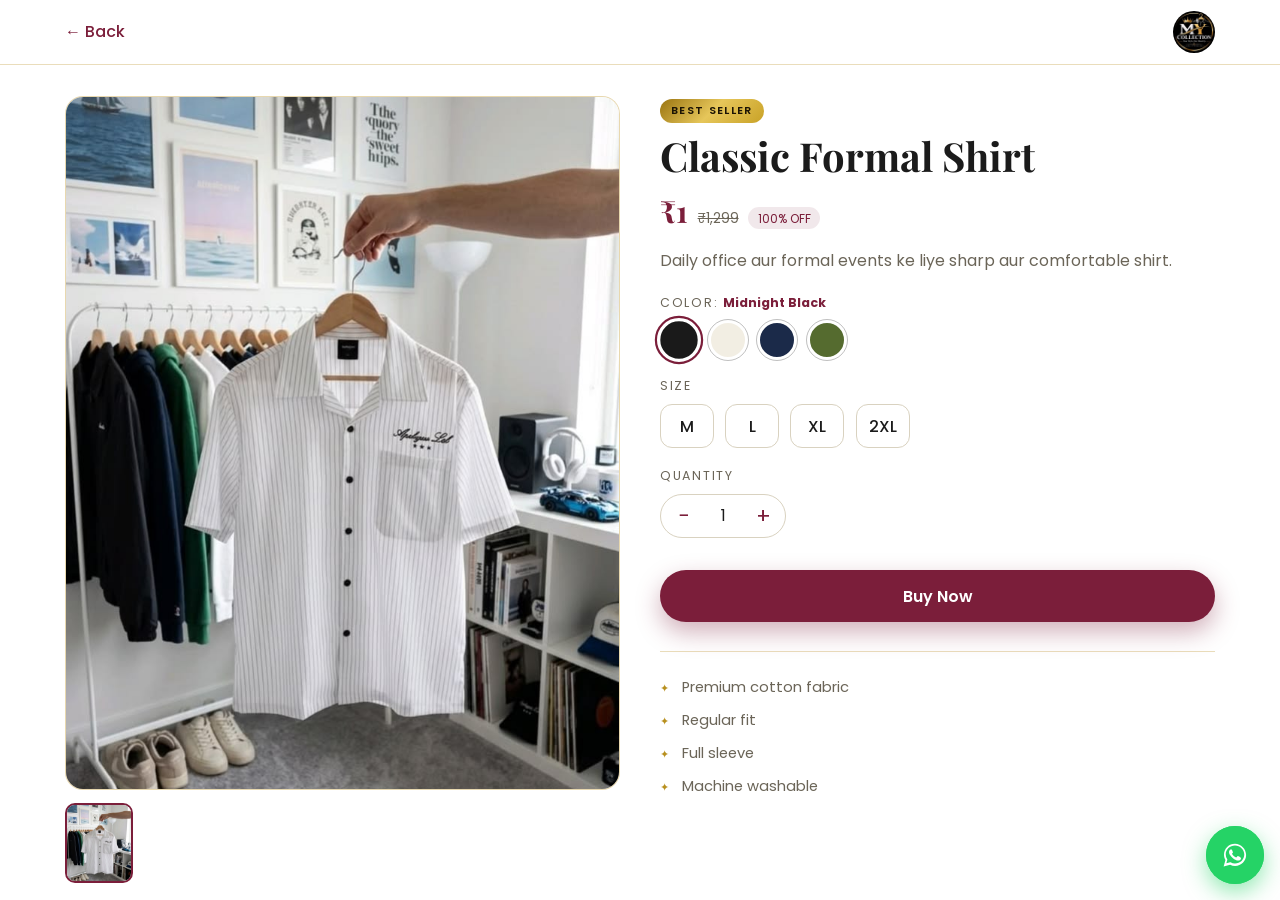
==== product.html @ 0a67bd39 "first commit" ====
<!DOCTYPE html>
<html lang="en">
<head>
  <meta charset="UTF-8" />
  <meta name="viewport" content="width=device-width, initial-scale=1.0" />
  <title>Shirt Details | My Collection</title>
  <meta name="theme-color" content="#FFFFFF" />
  <link rel="icon" href="logo.jpg" />
  <link href="https://fonts.googleapis.com/css2?family=Playfair+Display:ital,wght@0,600;0,800;1,500&family=Poppins:wght@300;400;500;600&display=swap" rel="stylesheet" />
  <link rel="stylesheet" href="style.css" />
</head>
<body>
  <header class="nav scrolled">
    <div class="container nav__inner">
      <a href="index.html" class="back">← Back</a>
      <a href="index.html" class="brand"><img src="logo.jpg" alt="logo" /></a>
    </div>
  </header>

  <main class="container pdp" id="pdp"></main>

  <section class="container checkout" id="checkout" hidden>
    <h2>Place <span class="gold">Order</span></h2>
    <div class="summary" id="summary"></div>
    <form id="orderForm" novalidate>
      <input name="name" placeholder="Full Name" required />
      <input name="phone" type="tel" inputmode="numeric" placeholder="WhatsApp / Mobile Number" required />
      <textarea name="address" rows="3" placeholder="Full Address" required></textarea>
      <div class="row">
        <input name="city" placeholder="City" required />
        <input name="pin" inputmode="numeric" placeholder="Pincode" required />
      </div>
      <p class="label">Payment Method</p>
      <label class="pay"><input type="radio" name="pay" value="UPI" checked /><span>UPI (GPay / PhonePe / Paytm)</span></label>
      <label class="pay"><input type="radio" name="pay" value="COD" /><span>Cash on Delivery</span></label>
      <p class="err" id="err"></p>
      <button class="btn btn--wine btn--full" type="submit">Confirm Order</button>
    </form>
    <div class="success" id="success" hidden></div>
  </section>

  <a class="wa-float" id="wa" target="_blank" rel="noopener" aria-label="WhatsApp"></a>
  <script src="data.js"></script>
  <script src="product.js"></script>
</body>
</html>
---- style.css ----
*,*::before,*::after{box-sizing:border-box;margin:0;padding:0}
:root{
  --bg:#fff; --cream:#FBF7EE; --ink:#1B1B1B; --muted:#6B6558;
  --gold:#B8901F; --grad:linear-gradient(135deg,#9A7410,#E6C65A 50%,#C9A227);
  --wine:#7B1E3A; --wine-dark:#1F0912; --line:rgba(184,144,31,.3);
  --wa:#25D366; --r:18px; --shadow:0 10px 30px rgba(60,40,10,.08);
}
html{scroll-behavior:smooth;scroll-padding-top:70px}
body{background:var(--bg);color:var(--ink);font-family:'Poppins',sans-serif;line-height:1.6;overflow-x:hidden}
img,svg{max-width:100%;display:block}
a{color:inherit;text-decoration:none}
ul{list-style:none}
button,input,textarea{font-family:inherit;font-size:1rem;color:inherit}
button{cursor:pointer;border:none;background:none}
h1,h2,h3{font-family:'Playfair Display',serif;line-height:1.2}
.container{width:min(1150px,92%);margin-inline:auto}
.gold{background:var(--grad);-webkit-background-clip:text;background-clip:text;color:transparent;font-style:italic}
.muted{color:var(--muted)}.small{font-size:.8rem}
.eyebrow{text-transform:uppercase;letter-spacing:.3em;font-size:.72rem;color:var(--wine);font-weight:600;margin-bottom:.6rem}

/* buttons */
.btn{display:inline-flex;justify-content:center;align-items:center;gap:.5rem;padding:.85rem 1.8rem;border-radius:50px;background:var(--grad);color:#1b1304;font-weight:600;transition:.25s;box-shadow:0 8px 22px rgba(184,144,31,.3)}
.btn:hover{transform:translateY(-2px)}
.btn--wine{background:var(--wine);color:#fff;box-shadow:0 10px 24px rgba(123,30,58,.35)}
.btn--ghost{background:transparent;color:var(--ink);border:1.5px solid var(--gold);box-shadow:none}
.btn--ghost:hover{background:rgba(184,144,31,.1)}
.btn--sm{padding:.5rem 1.2rem;font-size:.85rem;background:var(--wine);color:#fff;box-shadow:none}
.btn--full{width:100%}
.btn--wa{background:var(--wa);color:#fff;box-shadow:0 8px 22px rgba(37,211,102,.3)}

/* nav */
.nav{position:fixed;top:0;left:0;right:0;z-index:50;padding:.7rem 0;background:rgba(255,255,255,.92);backdrop-filter:blur(10px);border-bottom:1px solid var(--line)}
.nav__inner{display:flex;justify-content:space-between;align-items:center}
.brand{display:flex;align-items:center;gap:.6rem;font-family:'Playfair Display',serif;font-size:1.1rem}
.brand img{width:42px;height:42px;border-radius:50%}
.brand b{color:var(--gold)}
.back{color:var(--wine);font-weight:500}

/* hero */
.hero{min-height:100svh;display:flex;align-items:center;padding:5.5rem 0 3rem;
  background:radial-gradient(circle at 85% 20%,rgba(230,198,90,.28),transparent 55%),linear-gradient(180deg,#fff,var(--cream))}
.hero__inner{display:grid;grid-template-columns:1.1fr .9fr;align-items:center;gap:2rem}
.hero__visual{grid-column:2;grid-row:1;position:relative;display:grid;place-items:center}
.hero__blob{position:absolute;width:88%;aspect-ratio:1;border-radius:50%;background:var(--wine);transform:translate(8%,6%);opacity:.95}
.hero__logo{position:relative;width:min(380px,100%);border-radius:50%;border:4px solid #fff;box-shadow:0 20px 60px rgba(31,9,18,.35)}
.hero__text{grid-column:1;grid-row:1}
.hero h1{font-size:clamp(2.4rem,8vw,4.5rem);font-weight:800}
.sub{color:var(--muted);margin:1rem 0 1.8rem;max-width:460px}
.hero__cta{display:flex;flex-wrap:wrap;gap:.8rem}

/* sections */
.section{padding:clamp(3.5rem,9vw,6rem) 0}
.section--cream{background:var(--cream)}
.head{text-align:center;margin-bottom:2.5rem}
.head h2{font-size:clamp(1.9rem,5vw,2.8rem)}

/* product grid */
.grid{display:grid;grid-template-columns:repeat(auto-fill,minmax(250px,1fr));gap:1.5rem}
.card{background:#fff;border:1px solid var(--line);border-radius:var(--r);overflow:hidden;transition:.3s;display:block;box-shadow:var(--shadow)}
.card:hover{transform:translateY(-6px);border-color:var(--gold);box-shadow:0 18px 40px rgba(60,40,10,.15)}
.card__img{position:relative;aspect-ratio:4/5;background:var(--cream);overflow:hidden}
.card__img img{width:100%;height:100%;object-fit:cover;transition:transform .5s}
.card:hover .card__img img{transform:scale(1.06)}
.fallback{width:100%;height:100%;display:grid;place-items:center;padding:1.8rem}
.fallback svg{width:80%}
.tag{position:absolute;top:12px;left:12px;z-index:2;background:var(--grad);color:#1b1304;font-size:.68rem;font-weight:600;letter-spacing:.12em;text-transform:uppercase;padding:.2rem .7rem;border-radius:50px}
.tag--static{position:static;display:inline-block;margin-bottom:.6rem}
.off{position:absolute;top:12px;right:12px;z-index:2;background:var(--wine);color:#fff;font-size:.7rem;font-weight:600;padding:.2rem .6rem;border-radius:50px}
.card__body{padding:1rem 1.2rem 1.3rem}
.card__body h3{font-size:1.1rem;margin-bottom:.5rem}
.dots{display:flex;gap:6px;margin-bottom:.6rem}
.dots i{width:14px;height:14px;border-radius:50%;outline:1px solid rgba(0,0,0,.2)}
.price{display:flex;align-items:baseline;gap:.6rem;flex-wrap:wrap}
.price b{color:var(--wine);font-size:1.25rem;font-family:'Playfair Display',serif}
.price s{color:var(--muted);font-size:.85rem}
.price em{font-style:normal;font-size:.75rem;background:rgba(123,30,58,.1);color:var(--wine);padding:.1rem .6rem;border-radius:50px}
.price--lg b{font-size:1.9rem}
.more{text-align:center;margin-top:2.5rem}

/* testimonials */
.reviews{display:grid;grid-template-columns:repeat(auto-fit,minmax(260px,1fr));gap:1.4rem}
.review{background:#fff;border:1px solid var(--line);border-top:4px solid var(--wine);border-radius:var(--r);padding:1.6rem;box-shadow:var(--shadow)}
.stars{color:var(--gold);letter-spacing:3px;margin-bottom:.7rem}
.review p{font-size:.95rem;color:#3a352b;margin-bottom:1.2rem}
.who{display:flex;align-items:center;gap:.8rem}
.who b{display:block;font-size:.92rem}
.who small{color:var(--muted)}
.av{width:42px;height:42px;border-radius:50%;background:var(--wine);color:#fff;display:grid;place-items:center;font-weight:600}

/* product page */
.pdp{display:grid;grid-template-columns:1fr 1fr;gap:2.5rem;padding-top:6rem;align-items:start}
.pdp__media{position:sticky;top:80px}
.pdp__img{aspect-ratio:4/5;background:var(--cream);border:1px solid var(--line);border-radius:var(--r);overflow:hidden}
.pdp__img img{width:100%;height:100%;object-fit:cover}
.thumbs{display:flex;gap:.6rem;margin-top:.8rem;overflow-x:auto}
.thumb{width:68px;height:80px;flex:none;border:2px solid transparent;border-radius:10px;overflow:hidden;opacity:.7}
.thumb img{width:100%;height:100%;object-fit:cover}
.thumb.active{border-color:var(--wine);opacity:1}
.pdp__info h1{font-size:clamp(1.7rem,5vw,2.5rem);margin-bottom:.4rem}
.pdp__info>.muted{margin:.8rem 0 1.2rem}
.label{font-size:.78rem;letter-spacing:.14em;text-transform:uppercase;color:var(--muted);margin:1.1rem 0 .5rem}
.label b{color:var(--wine);letter-spacing:0;text-transform:none}
.swatches,.sizes{display:flex;flex-wrap:wrap;gap:.7rem}
.swatch{width:38px;height:38px;border-radius:50%;border:2px solid #fff;outline:1px solid rgba(0,0,0,.25);outline-offset:1px;transition:.2s}
.swatch.active{outline:2px solid var(--wine);transform:scale(1.1)}
.size{min-width:54px;height:44px;border:1.5px solid #d9d2c0;border-radius:12px;font-weight:500;transition:.2s;background:#fff}
.size:hover{border-color:var(--gold)}
.size.active{background:var(--wine);color:#fff;border-color:var(--wine)}
.qty{display:inline-flex;align-items:center;border:1.5px solid #d9d2c0;border-radius:50px;overflow:hidden}
.qty button{width:44px;height:42px;font-size:1.3rem;color:var(--wine)}
.qty span{min-width:36px;text-align:center}
.err{color:#c62828;font-size:.85rem;min-height:1.3em;margin:.6rem 0 .3rem}
.details{margin-top:1.8rem;border-top:1px solid var(--line);padding-top:1.2rem}
.details li{padding:.3rem 0 .3rem 1.4rem;position:relative;color:var(--muted);font-size:.92rem}
.details li::before{content:"✦";position:absolute;left:0;color:var(--gold);font-size:.7rem;top:.55rem}

/* checkout */
.checkout{max-width:620px;margin:3rem auto;padding:1.8rem 1.4rem;background:#fff;border:1px solid var(--line);border-radius:var(--r);box-shadow:var(--shadow)}
.checkout h2{margin-bottom:1.2rem}
.summary{background:var(--cream);border:1px solid var(--line);border-radius:14px;padding:1rem;margin-bottom:1.3rem}
.sum__row{display:flex;justify-content:space-between;gap:1rem;font-size:.9rem;padding:.25rem 0}
.sum__total{border-top:1px dashed var(--line);margin-top:.5rem;padding-top:.7rem;font-size:1.1rem}
.sum__total b{color:var(--wine)}
form input:not([type=radio]),form textarea{width:100%;background:#fff;border:1.5px solid #d9d2c0;border-radius:12px;padding:.85rem 1rem;margin-bottom:.8rem;outline:none;transition:.2s}
form input:focus,form textarea:focus{border-color:var(--gold)}
.row{display:grid;grid-template-columns:1fr 1fr;gap:.8rem}
.pay{display:flex;align-items:center;gap:.7rem;border:1.5px solid #d9d2c0;border-radius:12px;padding:.8rem 1rem;margin-bottom:.6rem;cursor:pointer}
.pay input{accent-color:#7B1E3A;width:18px;height:18px}
.pay:has(input:checked){border-color:var(--wine);background:rgba(123,30,58,.05)}
.success{text-align:center;display:flex;flex-direction:column;gap:.9rem}
.ok{width:64px;height:64px;margin:0 auto;border-radius:50%;background:var(--wine);color:#fff;font-size:2rem;display:grid;place-items:center}
.back-link{color:var(--muted);font-size:.9rem}

/* footer */
.footer{background:var(--wine-dark);color:#e9dfcf;border-top:4px solid var(--gold)}
.footer__grid{display:grid;grid-template-columns:1.6fr 1fr 1fr 1fr;gap:2rem;padding:3.2rem 0 2.2rem}
.footer__brand img{width:64px;height:64px;border-radius:50%;margin-bottom:.8rem;border:2px solid var(--gold)}
.footer__tag{font-family:'Playfair Display',serif;font-style:italic;color:#E6C65A;font-size:1.15rem}
.footer__about{font-size:.88rem;color:#bdb2a0;margin-top:.5rem;max-width:300px}
.footer h4{color:#E6C65A;font-size:.8rem;letter-spacing:.2em;text-transform:uppercase;margin-bottom:1rem;font-weight:600}
.footer a{display:block;font-size:.9rem;color:#d8cdb9;padding:.2rem 0;transition:.2s}
.footer a:hover{color:#E6C65A;transform:translateX(3px)}
.pay-badges{display:flex;gap:.5rem;flex-wrap:wrap}
.pay-badges span{border:1px solid rgba(230,198,90,.5);color:#E6C65A;border-radius:8px;padding:.2rem .7rem;font-size:.8rem}
.footer__note{font-size:.82rem;color:#bdb2a0;margin-top:.9rem}
.footer__bar{border-top:1px solid rgba(230,198,90,.2);padding:1rem 0;text-align:center;font-size:.8rem;color:#9d9282}

/* whatsapp float */
.wa-float{position:fixed;right:16px;bottom:16px;z-index:100;width:58px;height:58px;border-radius:50%;background:var(--wa);display:grid;place-items:center;box-shadow:0 8px 22px rgba(37,211,102,.5)}
.wa-float::before{content:"";position:absolute;inset:0;border-radius:50%;background:var(--wa);z-index:-1;animation:pulse 2s infinite}
@keyframes pulse{to{transform:scale(1.6);opacity:0}}

/* mobile */
@media (max-width:900px){
  .footer__grid{grid-template-columns:1fr 1fr}
  .footer__brand{grid-column:1/-1}
}
@media (max-width:820px){
  .hero__inner{grid-template-columns:1fr;text-align:center}
  .hero__visual{grid-column:1;width:min(270px,68vw);margin-inline:auto}
  .hero__text{grid-column:1;grid-row:2}
  .sub{margin-inline:auto}
  .hero__cta{justify-content:center}
  .pdp{grid-template-columns:1fr;gap:1.5rem;padding-top:5.5rem}
  .pdp__media{position:static}
}
@media (max-width:520px){
  .grid{grid-template-columns:repeat(2,1fr);gap:.9rem}
  .card__body{padding:.8rem .8rem 1rem}
  .card__body h3{font-size:.95rem}
  .price b{font-size:1.05rem}
  .tag{font-size:.58rem;top:8px;left:8px;padding:.15rem .5rem}
  .off{font-size:.6rem;top:8px;right:8px;padding:.15rem .45rem}
  .row{grid-template-columns:1fr}
  .brand span{display:none}
  .hero__cta .btn{width:100%}
  .reviews{display:flex;overflow-x:auto;scroll-snap-type:x mandatory;gap:1rem;padding-bottom:.8rem}
  .review{min-width:82%;scroll-snap-align:center}
}
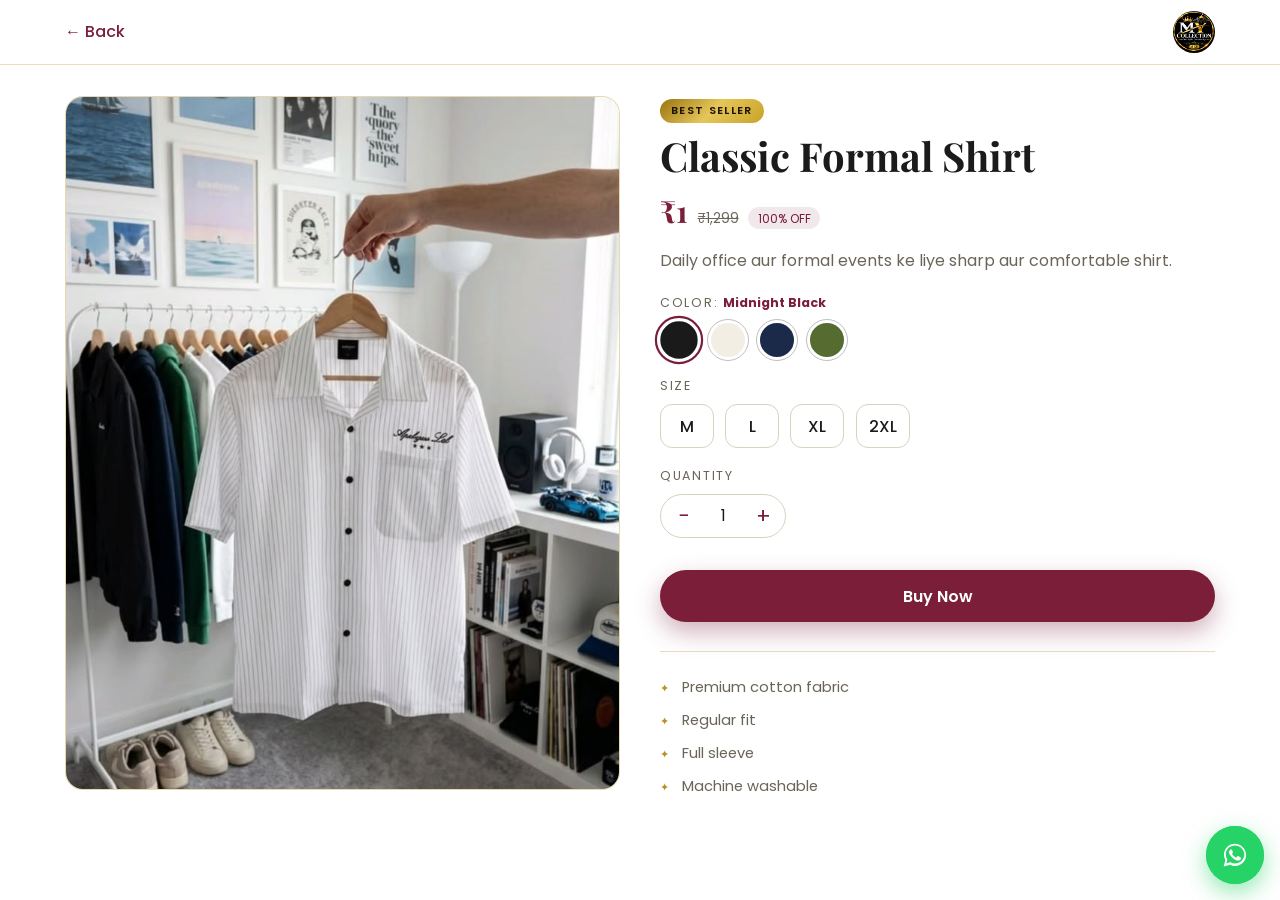
==== commit c389dcea: "updated code" ====
--- a/product.html
+++ b/product.html
@@ -5,7 +5,7 @@
   <meta name="viewport" content="width=device-width, initial-scale=1.0" />
   <title>Shirt Details | My Collection</title>
   <meta name="theme-color" content="#FFFFFF" />
-  <link rel="icon" href="logo.jpg" />
+  <link rel="icon" href="logo.png" />
   <link href="https://fonts.googleapis.com/css2?family=Playfair+Display:ital,wght@0,600;0,800;1,500&family=Poppins:wght@300;400;500;600&display=swap" rel="stylesheet" />
   <link rel="stylesheet" href="style.css" />
 </head>
@@ -13,7 +13,7 @@
   <header class="nav scrolled">
     <div class="container nav__inner">
       <a href="index.html" class="back">← Back</a>
-      <a href="index.html" class="brand"><img src="logo.jpg" alt="logo" /></a>
+      <a href="index.html" class="brand"><img src="logo.png" alt="logo" /></a>
     </div>
   </header>
 
--- a/style.css
+++ b/style.css
@@ -1,179 +1,865 @@
-*,*::before,*::after{box-sizing:border-box;margin:0;padding:0}
-:root{
-  --bg:#fff; --cream:#FBF7EE; --ink:#1B1B1B; --muted:#6B6558;
-  --gold:#B8901F; --grad:linear-gradient(135deg,#9A7410,#E6C65A 50%,#C9A227);
-  --wine:#7B1E3A; --wine-dark:#1F0912; --line:rgba(184,144,31,.3);
-  --wa:#25D366; --r:18px; --shadow:0 10px 30px rgba(60,40,10,.08);
-}
-html{scroll-behavior:smooth;scroll-padding-top:70px}
-body{background:var(--bg);color:var(--ink);font-family:'Poppins',sans-serif;line-height:1.6;overflow-x:hidden}
-img,svg{max-width:100%;display:block}
-a{color:inherit;text-decoration:none}
-ul{list-style:none}
-button,input,textarea{font-family:inherit;font-size:1rem;color:inherit}
-button{cursor:pointer;border:none;background:none}
-h1,h2,h3{font-family:'Playfair Display',serif;line-height:1.2}
-.container{width:min(1150px,92%);margin-inline:auto}
-.gold{background:var(--grad);-webkit-background-clip:text;background-clip:text;color:transparent;font-style:italic}
-.muted{color:var(--muted)}.small{font-size:.8rem}
-.eyebrow{text-transform:uppercase;letter-spacing:.3em;font-size:.72rem;color:var(--wine);font-weight:600;margin-bottom:.6rem}
+*,
+*::before,
+*::after {
+  box-sizing: border-box;
+  margin: 0;
+  padding: 0;
+}
+:root {
+  --bg: #fff;
+  --cream: #fbf7ee;
+  --ink: #1b1b1b;
+  --muted: #6b6558;
+  --gold: #b8901f;
+  --grad: linear-gradient(135deg, #9a7410, #e6c65a 50%, #c9a227);
+  --wine: #7b1e3a;
+  --wine-dark: #1f0912;
+  --line: rgba(184, 144, 31, 0.3);
+  --wa: #25d366;
+  --r: 18px;
+  --shadow: 0 10px 30px rgba(60, 40, 10, 0.08);
+}
+html {
+  scroll-behavior: smooth;
+  scroll-padding-top: 70px;
+}
+body {
+  background: var(--bg);
+  color: var(--ink);
+  font-family: "Poppins", sans-serif;
+  line-height: 1.6;
+  overflow-x: hidden;
+}
+img,
+svg {
+  max-width: 100%;
+  display: block;
+}
+a {
+  color: inherit;
+  text-decoration: none;
+}
+ul {
+  list-style: none;
+}
+button,
+input,
+textarea {
+  font-family: inherit;
+  font-size: 1rem;
+  color: inherit;
+}
+button {
+  cursor: pointer;
+  border: none;
+  background: none;
+}
+h1,
+h2,
+h3 {
+  font-family: "Playfair Display", serif;
+  line-height: 1.2;
+}
+.container {
+  width: min(1150px, 92%);
+  margin-inline: auto;
+}
+.gold {
+  background: var(--grad);
+  -webkit-background-clip: text;
+  background-clip: text;
+  color: transparent;
+  font-style: italic;
+}
+.muted {
+  color: var(--muted);
+}
+.small {
+  font-size: 0.8rem;
+}
+.eyebrow {
+  text-transform: uppercase;
+  letter-spacing: 0.3em;
+  font-size: 0.72rem;
+  color: var(--wine);
+  font-weight: 600;
+  margin-bottom: 0.6rem;
+}
 
 /* buttons */
-.btn{display:inline-flex;justify-content:center;align-items:center;gap:.5rem;padding:.85rem 1.8rem;border-radius:50px;background:var(--grad);color:#1b1304;font-weight:600;transition:.25s;box-shadow:0 8px 22px rgba(184,144,31,.3)}
-.btn:hover{transform:translateY(-2px)}
-.btn--wine{background:var(--wine);color:#fff;box-shadow:0 10px 24px rgba(123,30,58,.35)}
-.btn--ghost{background:transparent;color:var(--ink);border:1.5px solid var(--gold);box-shadow:none}
-.btn--ghost:hover{background:rgba(184,144,31,.1)}
-.btn--sm{padding:.5rem 1.2rem;font-size:.85rem;background:var(--wine);color:#fff;box-shadow:none}
-.btn--full{width:100%}
-.btn--wa{background:var(--wa);color:#fff;box-shadow:0 8px 22px rgba(37,211,102,.3)}
+.btn {
+  display: inline-flex;
+  justify-content: center;
+  align-items: center;
+  gap: 0.5rem;
+  padding: 0.85rem 1.8rem;
+  border-radius: 50px;
+  background: var(--grad);
+  color: #1b1304;
+  font-weight: 600;
+  transition: 0.25s;
+  box-shadow: 0 8px 22px rgba(184, 144, 31, 0.3);
+}
+.btn:hover {
+  transform: translateY(-2px);
+}
+.btn--wine {
+  background: var(--wine);
+  color: #fff;
+  box-shadow: 0 10px 24px rgba(123, 30, 58, 0.35);
+}
+.btn--ghost {
+  background: transparent;
+  color: var(--ink);
+  border: 1.5px solid var(--gold);
+  box-shadow: none;
+}
+.btn--ghost:hover {
+  background: rgba(184, 144, 31, 0.1);
+}
+.btn--sm {
+  padding: 0.5rem 1.2rem;
+  font-size: 0.85rem;
+  background: var(--wine);
+  color: #fff;
+  box-shadow: none;
+}
+.btn--full {
+  width: 100%;
+}
+.btn--wa {
+  background: var(--wa);
+  color: #fff;
+  box-shadow: 0 8px 22px rgba(37, 211, 102, 0.3);
+}
 
 /* nav */
-.nav{position:fixed;top:0;left:0;right:0;z-index:50;padding:.7rem 0;background:rgba(255,255,255,.92);backdrop-filter:blur(10px);border-bottom:1px solid var(--line)}
-.nav__inner{display:flex;justify-content:space-between;align-items:center}
-.brand{display:flex;align-items:center;gap:.6rem;font-family:'Playfair Display',serif;font-size:1.1rem}
-.brand img{width:42px;height:42px;border-radius:50%}
-.brand b{color:var(--gold)}
-.back{color:var(--wine);font-weight:500}
+.nav {
+  position: fixed;
+  top: 0;
+  left: 0;
+  right: 0;
+  z-index: 50;
+  padding: 0.7rem 0;
+  background: rgba(255, 255, 255, 0.92);
+  backdrop-filter: blur(10px);
+  border-bottom: 1px solid var(--line);
+}
+.nav__inner {
+  display: flex;
+  justify-content: space-between;
+  align-items: center;
+}
+.brand {
+  display: flex;
+  align-items: center;
+  gap: 0.6rem;
+  font-family: "Playfair Display", serif;
+  font-size: 1.1rem;
+}
+.brand img {
+  width: 42px;
+  height: 42px;
+  border-radius: 50%;
+}
+.brand b {
+  color: var(--gold);
+}
+.back {
+  color: var(--wine);
+  font-weight: 500;
+}
 
 /* hero */
-.hero{min-height:100svh;display:flex;align-items:center;padding:5.5rem 0 3rem;
-  background:radial-gradient(circle at 85% 20%,rgba(230,198,90,.28),transparent 55%),linear-gradient(180deg,#fff,var(--cream))}
-.hero__inner{display:grid;grid-template-columns:1.1fr .9fr;align-items:center;gap:2rem}
-.hero__visual{grid-column:2;grid-row:1;position:relative;display:grid;place-items:center}
-.hero__blob{position:absolute;width:88%;aspect-ratio:1;border-radius:50%;background:var(--wine);transform:translate(8%,6%);opacity:.95}
-.hero__logo{position:relative;width:min(380px,100%);border-radius:50%;border:4px solid #fff;box-shadow:0 20px 60px rgba(31,9,18,.35)}
-.hero__text{grid-column:1;grid-row:1}
-.hero h1{font-size:clamp(2.4rem,8vw,4.5rem);font-weight:800}
-.sub{color:var(--muted);margin:1rem 0 1.8rem;max-width:460px}
-.hero__cta{display:flex;flex-wrap:wrap;gap:.8rem}
+.hero {
+  min-height: 100svh;
+  display: flex;
+  align-items: center;
+  padding: 5.5rem 0 3rem;
+  background:
+    radial-gradient(
+      circle at 85% 20%,
+      rgba(230, 198, 90, 0.28),
+      transparent 55%
+    ),
+    linear-gradient(180deg, #fff, var(--cream));
+}
+.hero__inner {
+  display: grid;
+  grid-template-columns: 1.1fr 0.9fr;
+  align-items: center;
+  gap: 2rem;
+}
+.hero__visual {
+  grid-column: 2;
+  grid-row: 1;
+  position: relative;
+  display: grid;
+  place-items: center;
+}
+.hero__blob {
+  position: absolute;
+  width: 88%;
+  aspect-ratio: 1;
+  border-radius: 50%;
+  background: var(--wine);
+  transform: translate(8%, 6%);
+  opacity: 0.95;
+}
+.hero__logo {
+  position: relative;
+  width: min(380px, 100%);
+  border-radius: 50%;
+  border: 4px solid #fff;
+  box-shadow: 0 20px 60px rgba(31, 9, 18, 0.35);
+}
+.hero__text {
+  grid-column: 1;
+  grid-row: 1;
+}
+.hero h1 {
+  font-size: clamp(2.4rem, 8vw, 4.5rem);
+  font-weight: 800;
+}
+.sub {
+  color: var(--muted);
+  margin: 1rem 0 1.8rem;
+  max-width: 460px;
+}
+.hero__cta {
+  display: flex;
+  flex-wrap: wrap;
+  gap: 0.8rem;
+}
 
 /* sections */
-.section{padding:clamp(3.5rem,9vw,6rem) 0}
-.section--cream{background:var(--cream)}
-.head{text-align:center;margin-bottom:2.5rem}
-.head h2{font-size:clamp(1.9rem,5vw,2.8rem)}
+.section {
+  padding: clamp(3.5rem, 9vw, 6rem) 0;
+}
+.section--cream {
+  background: var(--cream);
+}
+.head {
+  text-align: center;
+  margin-bottom: 2.5rem;
+}
+.head h2 {
+  font-size: clamp(1.9rem, 5vw, 2.8rem);
+}
 
 /* product grid */
-.grid{display:grid;grid-template-columns:repeat(auto-fill,minmax(250px,1fr));gap:1.5rem}
-.card{background:#fff;border:1px solid var(--line);border-radius:var(--r);overflow:hidden;transition:.3s;display:block;box-shadow:var(--shadow)}
-.card:hover{transform:translateY(-6px);border-color:var(--gold);box-shadow:0 18px 40px rgba(60,40,10,.15)}
-.card__img{position:relative;aspect-ratio:4/5;background:var(--cream);overflow:hidden}
-.card__img img{width:100%;height:100%;object-fit:cover;transition:transform .5s}
-.card:hover .card__img img{transform:scale(1.06)}
-.fallback{width:100%;height:100%;display:grid;place-items:center;padding:1.8rem}
-.fallback svg{width:80%}
-.tag{position:absolute;top:12px;left:12px;z-index:2;background:var(--grad);color:#1b1304;font-size:.68rem;font-weight:600;letter-spacing:.12em;text-transform:uppercase;padding:.2rem .7rem;border-radius:50px}
-.tag--static{position:static;display:inline-block;margin-bottom:.6rem}
-.off{position:absolute;top:12px;right:12px;z-index:2;background:var(--wine);color:#fff;font-size:.7rem;font-weight:600;padding:.2rem .6rem;border-radius:50px}
-.card__body{padding:1rem 1.2rem 1.3rem}
-.card__body h3{font-size:1.1rem;margin-bottom:.5rem}
-.dots{display:flex;gap:6px;margin-bottom:.6rem}
-.dots i{width:14px;height:14px;border-radius:50%;outline:1px solid rgba(0,0,0,.2)}
-.price{display:flex;align-items:baseline;gap:.6rem;flex-wrap:wrap}
-.price b{color:var(--wine);font-size:1.25rem;font-family:'Playfair Display',serif}
-.price s{color:var(--muted);font-size:.85rem}
-.price em{font-style:normal;font-size:.75rem;background:rgba(123,30,58,.1);color:var(--wine);padding:.1rem .6rem;border-radius:50px}
-.price--lg b{font-size:1.9rem}
-.more{text-align:center;margin-top:2.5rem}
+.grid {
+  display: grid;
+  grid-template-columns: repeat(auto-fill, minmax(250px, 1fr));
+  gap: 1.5rem;
+}
+.card {
+  background: #fff;
+  border: 1px solid var(--line);
+  border-radius: var(--r);
+  overflow: hidden;
+  transition: 0.3s;
+  display: block;
+  box-shadow: var(--shadow);
+}
+.card:hover {
+  transform: translateY(-6px);
+  border-color: var(--gold);
+  box-shadow: 0 18px 40px rgba(60, 40, 10, 0.15);
+}
+.card__img {
+  position: relative;
+  aspect-ratio: 4/5;
+  background: var(--cream);
+  overflow: hidden;
+}
+.card__img img {
+  width: 100%;
+  height: 100%;
+  object-fit: cover;
+  transition: transform 0.5s;
+}
+.card:hover .card__img img {
+  transform: scale(1.06);
+}
+.fallback {
+  width: 100%;
+  height: 100%;
+  display: grid;
+  place-items: center;
+  padding: 1.8rem;
+}
+.fallback svg {
+  width: 80%;
+}
+.tag {
+  position: absolute;
+  top: 12px;
+  left: 12px;
+  z-index: 2;
+  background: var(--grad);
+  color: #1b1304;
+  font-size: 0.68rem;
+  font-weight: 600;
+  letter-spacing: 0.12em;
+  text-transform: uppercase;
+  padding: 0.2rem 0.7rem;
+  border-radius: 50px;
+}
+.tag--static {
+  position: static;
+  display: inline-block;
+  margin-bottom: 0.6rem;
+}
+.off {
+  position: absolute;
+  top: 12px;
+  right: 12px;
+  z-index: 2;
+  background: var(--wine);
+  color: #fff;
+  font-size: 0.7rem;
+  font-weight: 600;
+  padding: 0.2rem 0.6rem;
+  border-radius: 50px;
+}
+.card__body {
+  padding: 1rem 1.2rem 1.3rem;
+}
+.card__body h3 {
+  font-size: 1.1rem;
+  margin-bottom: 0.5rem;
+}
+.dots {
+  display: flex;
+  gap: 6px;
+  margin-bottom: 0.6rem;
+}
+.dots i {
+  width: 14px;
+  height: 14px;
+  border-radius: 50%;
+  outline: 1px solid rgba(0, 0, 0, 0.2);
+}
+.price {
+  display: flex;
+  align-items: baseline;
+  gap: 0.6rem;
+  flex-wrap: wrap;
+}
+.price b {
+  color: var(--wine);
+  font-size: 1.25rem;
+  font-family: "Playfair Display", serif;
+}
+.price s {
+  color: var(--muted);
+  font-size: 0.85rem;
+}
+.price em {
+  font-style: normal;
+  font-size: 0.75rem;
+  background: rgba(123, 30, 58, 0.1);
+  color: var(--wine);
+  padding: 0.1rem 0.6rem;
+  border-radius: 50px;
+}
+.price--lg b {
+  font-size: 1.9rem;
+}
+.more {
+  text-align: center;
+  margin-top: 2.5rem;
+}
 
 /* testimonials */
-.reviews{display:grid;grid-template-columns:repeat(auto-fit,minmax(260px,1fr));gap:1.4rem}
-.review{background:#fff;border:1px solid var(--line);border-top:4px solid var(--wine);border-radius:var(--r);padding:1.6rem;box-shadow:var(--shadow)}
-.stars{color:var(--gold);letter-spacing:3px;margin-bottom:.7rem}
-.review p{font-size:.95rem;color:#3a352b;margin-bottom:1.2rem}
-.who{display:flex;align-items:center;gap:.8rem}
-.who b{display:block;font-size:.92rem}
-.who small{color:var(--muted)}
-.av{width:42px;height:42px;border-radius:50%;background:var(--wine);color:#fff;display:grid;place-items:center;font-weight:600}
+.reviews {
+  display: grid;
+  grid-template-columns: repeat(auto-fit, minmax(260px, 1fr));
+  gap: 1.4rem;
+}
+.review {
+  background: #fff;
+  border: 1px solid var(--line);
+  border-top: 4px solid var(--wine);
+  border-radius: var(--r);
+  padding: 1.6rem;
+  box-shadow: var(--shadow);
+}
+.stars {
+  color: var(--gold);
+  letter-spacing: 3px;
+  margin-bottom: 0.7rem;
+}
+.review p {
+  font-size: 0.95rem;
+  color: #3a352b;
+  margin-bottom: 1.2rem;
+}
+.who {
+  display: flex;
+  align-items: center;
+  gap: 0.8rem;
+}
+.who b {
+  display: block;
+  font-size: 0.92rem;
+}
+.who small {
+  color: var(--muted);
+}
+.av {
+  width: 42px;
+  height: 42px;
+  border-radius: 50%;
+  background: var(--wine);
+  color: #fff;
+  display: grid;
+  place-items: center;
+  font-weight: 600;
+}
 
 /* product page */
-.pdp{display:grid;grid-template-columns:1fr 1fr;gap:2.5rem;padding-top:6rem;align-items:start}
-.pdp__media{position:sticky;top:80px}
-.pdp__img{aspect-ratio:4/5;background:var(--cream);border:1px solid var(--line);border-radius:var(--r);overflow:hidden}
-.pdp__img img{width:100%;height:100%;object-fit:cover}
-.thumbs{display:flex;gap:.6rem;margin-top:.8rem;overflow-x:auto}
-.thumb{width:68px;height:80px;flex:none;border:2px solid transparent;border-radius:10px;overflow:hidden;opacity:.7}
-.thumb img{width:100%;height:100%;object-fit:cover}
-.thumb.active{border-color:var(--wine);opacity:1}
-.pdp__info h1{font-size:clamp(1.7rem,5vw,2.5rem);margin-bottom:.4rem}
-.pdp__info>.muted{margin:.8rem 0 1.2rem}
-.label{font-size:.78rem;letter-spacing:.14em;text-transform:uppercase;color:var(--muted);margin:1.1rem 0 .5rem}
-.label b{color:var(--wine);letter-spacing:0;text-transform:none}
-.swatches,.sizes{display:flex;flex-wrap:wrap;gap:.7rem}
-.swatch{width:38px;height:38px;border-radius:50%;border:2px solid #fff;outline:1px solid rgba(0,0,0,.25);outline-offset:1px;transition:.2s}
-.swatch.active{outline:2px solid var(--wine);transform:scale(1.1)}
-.size{min-width:54px;height:44px;border:1.5px solid #d9d2c0;border-radius:12px;font-weight:500;transition:.2s;background:#fff}
-.size:hover{border-color:var(--gold)}
-.size.active{background:var(--wine);color:#fff;border-color:var(--wine)}
-.qty{display:inline-flex;align-items:center;border:1.5px solid #d9d2c0;border-radius:50px;overflow:hidden}
-.qty button{width:44px;height:42px;font-size:1.3rem;color:var(--wine)}
-.qty span{min-width:36px;text-align:center}
-.err{color:#c62828;font-size:.85rem;min-height:1.3em;margin:.6rem 0 .3rem}
-.details{margin-top:1.8rem;border-top:1px solid var(--line);padding-top:1.2rem}
-.details li{padding:.3rem 0 .3rem 1.4rem;position:relative;color:var(--muted);font-size:.92rem}
-.details li::before{content:"✦";position:absolute;left:0;color:var(--gold);font-size:.7rem;top:.55rem}
+.pdp {
+  display: grid;
+  grid-template-columns: 1fr 1fr;
+  gap: 2.5rem;
+  padding-top: 6rem;
+  align-items: start;
+}
+.pdp__media {
+  position: sticky;
+  top: 80px;
+}
+.pdp__img {
+  aspect-ratio: 4/5;
+  background: var(--cream);
+  border: 1px solid var(--line);
+  border-radius: var(--r);
+  overflow: hidden;
+}
+.pdp__img img {
+  width: 100%;
+  height: 100%;
+  object-fit: cover;
+}
+@keyframes fade {
+  from {
+    opacity: 0;
+  }
+  to {
+    opacity: 1;
+  }
+}
+.pdp__img img {
+  animation: fade 0.35s;
+}
+.thumbs {
+  display: flex;
+  gap: 0.6rem;
+  margin-top: 0.8rem;
+  overflow-x: auto;
+}
+.thumb {
+  width: 68px;
+  height: 80px;
+  flex: none;
+  border: 2px solid transparent;
+  border-radius: 10px;
+  overflow: hidden;
+  opacity: 0.7;
+}
+.thumb img {
+  width: 100%;
+  height: 100%;
+  object-fit: cover;
+}
+.thumb.active {
+  border-color: var(--wine);
+  opacity: 1;
+}
+.pdp__info h1 {
+  font-size: clamp(1.7rem, 5vw, 2.5rem);
+  margin-bottom: 0.4rem;
+}
+.pdp__info > .muted {
+  margin: 0.8rem 0 1.2rem;
+}
+.label {
+  font-size: 0.78rem;
+  letter-spacing: 0.14em;
+  text-transform: uppercase;
+  color: var(--muted);
+  margin: 1.1rem 0 0.5rem;
+}
+.label b {
+  color: var(--wine);
+  letter-spacing: 0;
+  text-transform: none;
+}
+.swatches,
+.sizes {
+  display: flex;
+  flex-wrap: wrap;
+  gap: 0.7rem;
+}
+.swatch {
+  width: 38px;
+  height: 38px;
+  border-radius: 50%;
+  border: 2px solid #fff;
+  outline: 1px solid rgba(0, 0, 0, 0.25);
+  outline-offset: 1px;
+  transition: 0.2s;
+}
+.swatch.active {
+  outline: 2px solid var(--wine);
+  transform: scale(1.1);
+}
+.size {
+  min-width: 54px;
+  height: 44px;
+  border: 1.5px solid #d9d2c0;
+  border-radius: 12px;
+  font-weight: 500;
+  transition: 0.2s;
+  background: #fff;
+}
+.size:hover {
+  border-color: var(--gold);
+}
+.size.active {
+  background: var(--wine);
+  color: #fff;
+  border-color: var(--wine);
+}
+.qty {
+  display: inline-flex;
+  align-items: center;
+  border: 1.5px solid #d9d2c0;
+  border-radius: 50px;
+  overflow: hidden;
+}
+.qty button {
+  width: 44px;
+  height: 42px;
+  font-size: 1.3rem;
+  color: var(--wine);
+}
+.qty span {
+  min-width: 36px;
+  text-align: center;
+}
+.err {
+  color: #c62828;
+  font-size: 0.85rem;
+  min-height: 1.3em;
+  margin: 0.6rem 0 0.3rem;
+}
+.details {
+  margin-top: 1.8rem;
+  border-top: 1px solid var(--line);
+  padding-top: 1.2rem;
+}
+.details li {
+  padding: 0.3rem 0 0.3rem 1.4rem;
+  position: relative;
+  color: var(--muted);
+  font-size: 0.92rem;
+}
+.details li::before {
+  content: "✦";
+  position: absolute;
+  left: 0;
+  color: var(--gold);
+  font-size: 0.7rem;
+  top: 0.55rem;
+}
 
 /* checkout */
-.checkout{max-width:620px;margin:3rem auto;padding:1.8rem 1.4rem;background:#fff;border:1px solid var(--line);border-radius:var(--r);box-shadow:var(--shadow)}
-.checkout h2{margin-bottom:1.2rem}
-.summary{background:var(--cream);border:1px solid var(--line);border-radius:14px;padding:1rem;margin-bottom:1.3rem}
-.sum__row{display:flex;justify-content:space-between;gap:1rem;font-size:.9rem;padding:.25rem 0}
-.sum__total{border-top:1px dashed var(--line);margin-top:.5rem;padding-top:.7rem;font-size:1.1rem}
-.sum__total b{color:var(--wine)}
-form input:not([type=radio]),form textarea{width:100%;background:#fff;border:1.5px solid #d9d2c0;border-radius:12px;padding:.85rem 1rem;margin-bottom:.8rem;outline:none;transition:.2s}
-form input:focus,form textarea:focus{border-color:var(--gold)}
-.row{display:grid;grid-template-columns:1fr 1fr;gap:.8rem}
-.pay{display:flex;align-items:center;gap:.7rem;border:1.5px solid #d9d2c0;border-radius:12px;padding:.8rem 1rem;margin-bottom:.6rem;cursor:pointer}
-.pay input{accent-color:#7B1E3A;width:18px;height:18px}
-.pay:has(input:checked){border-color:var(--wine);background:rgba(123,30,58,.05)}
-.success{text-align:center;display:flex;flex-direction:column;gap:.9rem}
-.ok{width:64px;height:64px;margin:0 auto;border-radius:50%;background:var(--wine);color:#fff;font-size:2rem;display:grid;place-items:center}
-.back-link{color:var(--muted);font-size:.9rem}
+.checkout {
+  max-width: 620px;
+  margin: 3rem auto;
+  padding: 1.8rem 1.4rem;
+  background: #fff;
+  border: 1px solid var(--line);
+  border-radius: var(--r);
+  box-shadow: var(--shadow);
+}
+.checkout h2 {
+  margin-bottom: 1.2rem;
+}
+.summary {
+  background: var(--cream);
+  border: 1px solid var(--line);
+  border-radius: 14px;
+  padding: 1rem;
+  margin-bottom: 1.3rem;
+}
+.sum__row {
+  display: flex;
+  justify-content: space-between;
+  gap: 1rem;
+  font-size: 0.9rem;
+  padding: 0.25rem 0;
+}
+.sum__total {
+  border-top: 1px dashed var(--line);
+  margin-top: 0.5rem;
+  padding-top: 0.7rem;
+  font-size: 1.1rem;
+}
+.sum__total b {
+  color: var(--wine);
+}
+form input:not([type="radio"]),
+form textarea {
+  width: 100%;
+  background: #fff;
+  border: 1.5px solid #d9d2c0;
+  border-radius: 12px;
+  padding: 0.85rem 1rem;
+  margin-bottom: 0.8rem;
+  outline: none;
+  transition: 0.2s;
+}
+form input:focus,
+form textarea:focus {
+  border-color: var(--gold);
+}
+.row {
+  display: grid;
+  grid-template-columns: 1fr 1fr;
+  gap: 0.8rem;
+}
+.pay {
+  display: flex;
+  align-items: center;
+  gap: 0.7rem;
+  border: 1.5px solid #d9d2c0;
+  border-radius: 12px;
+  padding: 0.8rem 1rem;
+  margin-bottom: 0.6rem;
+  cursor: pointer;
+}
+.pay input {
+  accent-color: #7b1e3a;
+  width: 18px;
+  height: 18px;
+}
+.pay:has(input:checked) {
+  border-color: var(--wine);
+  background: rgba(123, 30, 58, 0.05);
+}
+.success {
+  text-align: center;
+  display: flex;
+  flex-direction: column;
+  gap: 0.9rem;
+}
+.ok {
+  width: 64px;
+  height: 64px;
+  margin: 0 auto;
+  border-radius: 50%;
+  background: var(--wine);
+  color: #fff;
+  font-size: 2rem;
+  display: grid;
+  place-items: center;
+}
+.back-link {
+  color: var(--muted);
+  font-size: 0.9rem;
+}
 
 /* footer */
-.footer{background:var(--wine-dark);color:#e9dfcf;border-top:4px solid var(--gold)}
-.footer__grid{display:grid;grid-template-columns:1.6fr 1fr 1fr 1fr;gap:2rem;padding:3.2rem 0 2.2rem}
-.footer__brand img{width:64px;height:64px;border-radius:50%;margin-bottom:.8rem;border:2px solid var(--gold)}
-.footer__tag{font-family:'Playfair Display',serif;font-style:italic;color:#E6C65A;font-size:1.15rem}
-.footer__about{font-size:.88rem;color:#bdb2a0;margin-top:.5rem;max-width:300px}
-.footer h4{color:#E6C65A;font-size:.8rem;letter-spacing:.2em;text-transform:uppercase;margin-bottom:1rem;font-weight:600}
-.footer a{display:block;font-size:.9rem;color:#d8cdb9;padding:.2rem 0;transition:.2s}
-.footer a:hover{color:#E6C65A;transform:translateX(3px)}
-.pay-badges{display:flex;gap:.5rem;flex-wrap:wrap}
-.pay-badges span{border:1px solid rgba(230,198,90,.5);color:#E6C65A;border-radius:8px;padding:.2rem .7rem;font-size:.8rem}
-.footer__note{font-size:.82rem;color:#bdb2a0;margin-top:.9rem}
-.footer__bar{border-top:1px solid rgba(230,198,90,.2);padding:1rem 0;text-align:center;font-size:.8rem;color:#9d9282}
+.footer {
+  background: var(--wine-dark);
+  color: #e9dfcf;
+  border-top: 4px solid var(--gold);
+}
+.footer__grid {
+  display: grid;
+  grid-template-columns: 1.6fr 1fr 1fr 1fr;
+  gap: 2rem;
+  padding: 3.2rem 0 2.2rem;
+}
+.footer__brand img {
+  width: 64px;
+  height: 64px;
+  border-radius: 50%;
+  margin-bottom: 0.8rem;
+  border: 2px solid var(--gold);
+}
+.footer__tag {
+  font-family: "Playfair Display", serif;
+  font-style: italic;
+  color: #e6c65a;
+  font-size: 1.15rem;
+}
+.footer__about {
+  font-size: 0.88rem;
+  color: #bdb2a0;
+  margin-top: 0.5rem;
+  max-width: 300px;
+}
+.footer h4 {
+  color: #e6c65a;
+  font-size: 0.8rem;
+  letter-spacing: 0.2em;
+  text-transform: uppercase;
+  margin-bottom: 1rem;
+  font-weight: 600;
+}
+.footer a {
+  display: block;
+  font-size: 0.9rem;
+  color: #d8cdb9;
+  padding: 0.2rem 0;
+  transition: 0.2s;
+}
+.footer a:hover {
+  color: #e6c65a;
+  transform: translateX(3px);
+}
+.pay-badges {
+  display: flex;
+  gap: 0.5rem;
+  flex-wrap: wrap;
+}
+.pay-badges span {
+  border: 1px solid rgba(230, 198, 90, 0.5);
+  color: #e6c65a;
+  border-radius: 8px;
+  padding: 0.2rem 0.7rem;
+  font-size: 0.8rem;
+}
+.footer__note {
+  font-size: 0.82rem;
+  color: #bdb2a0;
+  margin-top: 0.9rem;
+}
+.footer__bar {
+  border-top: 1px solid rgba(230, 198, 90, 0.2);
+  padding: 1rem 0;
+  text-align: center;
+  font-size: 0.8rem;
+  color: #9d9282;
+}
 
 /* whatsapp float */
-.wa-float{position:fixed;right:16px;bottom:16px;z-index:100;width:58px;height:58px;border-radius:50%;background:var(--wa);display:grid;place-items:center;box-shadow:0 8px 22px rgba(37,211,102,.5)}
-.wa-float::before{content:"";position:absolute;inset:0;border-radius:50%;background:var(--wa);z-index:-1;animation:pulse 2s infinite}
-@keyframes pulse{to{transform:scale(1.6);opacity:0}}
+.wa-float {
+  position: fixed;
+  right: 16px;
+  bottom: 16px;
+  z-index: 100;
+  width: 58px;
+  height: 58px;
+  border-radius: 50%;
+  background: var(--wa);
+  display: grid;
+  place-items: center;
+  box-shadow: 0 8px 22px rgba(37, 211, 102, 0.5);
+}
+.wa-float::before {
+  content: "";
+  position: absolute;
+  inset: 0;
+  border-radius: 50%;
+  background: var(--wa);
+  z-index: -1;
+  animation: pulse 2s infinite;
+}
+@keyframes pulse {
+  to {
+    transform: scale(1.6);
+    opacity: 0;
+  }
+}
 
 /* mobile */
-@media (max-width:900px){
-  .footer__grid{grid-template-columns:1fr 1fr}
-  .footer__brand{grid-column:1/-1}
-}
-@media (max-width:820px){
-  .hero__inner{grid-template-columns:1fr;text-align:center}
-  .hero__visual{grid-column:1;width:min(270px,68vw);margin-inline:auto}
-  .hero__text{grid-column:1;grid-row:2}
-  .sub{margin-inline:auto}
-  .hero__cta{justify-content:center}
-  .pdp{grid-template-columns:1fr;gap:1.5rem;padding-top:5.5rem}
-  .pdp__media{position:static}
-}
-@media (max-width:520px){
-  .grid{grid-template-columns:repeat(2,1fr);gap:.9rem}
-  .card__body{padding:.8rem .8rem 1rem}
-  .card__body h3{font-size:.95rem}
-  .price b{font-size:1.05rem}
-  .tag{font-size:.58rem;top:8px;left:8px;padding:.15rem .5rem}
-  .off{font-size:.6rem;top:8px;right:8px;padding:.15rem .45rem}
-  .row{grid-template-columns:1fr}
-  .brand span{display:none}
-  .hero__cta .btn{width:100%}
-  .reviews{display:flex;overflow-x:auto;scroll-snap-type:x mandatory;gap:1rem;padding-bottom:.8rem}
-  .review{min-width:82%;scroll-snap-align:center}
-}+@media (max-width: 900px) {
+  .footer__grid {
+    grid-template-columns: 1fr 1fr;
+  }
+  .footer__brand {
+    grid-column: 1/-1;
+  }
+}
+@media (max-width: 820px) {
+  .hero__inner {
+    grid-template-columns: 1fr;
+    text-align: center;
+  }
+  .hero__visual {
+    grid-column: 1;
+    width: min(270px, 68vw);
+    margin-inline: auto;
+  }
+  .hero__text {
+    grid-column: 1;
+    grid-row: 2;
+  }
+  .sub {
+    margin-inline: auto;
+  }
+  .hero__cta {
+    justify-content: center;
+  }
+  .pdp {
+    grid-template-columns: 1fr;
+    gap: 1.5rem;
+    padding-top: 5.5rem;
+  }
+  .pdp__media {
+    position: static;
+  }
+}
+@media (max-width: 520px) {
+  .grid {
+    grid-template-columns: repeat(2, 1fr);
+    gap: 0.9rem;
+  }
+  .card__body {
+    padding: 0.8rem 0.8rem 1rem;
+  }
+  .card__body h3 {
+    font-size: 0.95rem;
+  }
+  .price b {
+    font-size: 1.05rem;
+  }
+  .tag {
+    font-size: 0.58rem;
+    top: 8px;
+    left: 8px;
+    padding: 0.15rem 0.5rem;
+  }
+  .off {
+    font-size: 0.6rem;
+    top: 8px;
+    right: 8px;
+    padding: 0.15rem 0.45rem;
+  }
+  .row {
+    grid-template-columns: 1fr;
+  }
+  .brand span {
+    display: none;
+  }
+  .hero__cta .btn {
+    width: 100%;
+  }
+  .reviews {
+    display: flex;
+    overflow-x: auto;
+    scroll-snap-type: x mandatory;
+    gap: 1rem;
+    padding-bottom: 0.8rem;
+  }
+  .review {
+    min-width: 82%;
+    scroll-snap-align: center;
+  }
+}
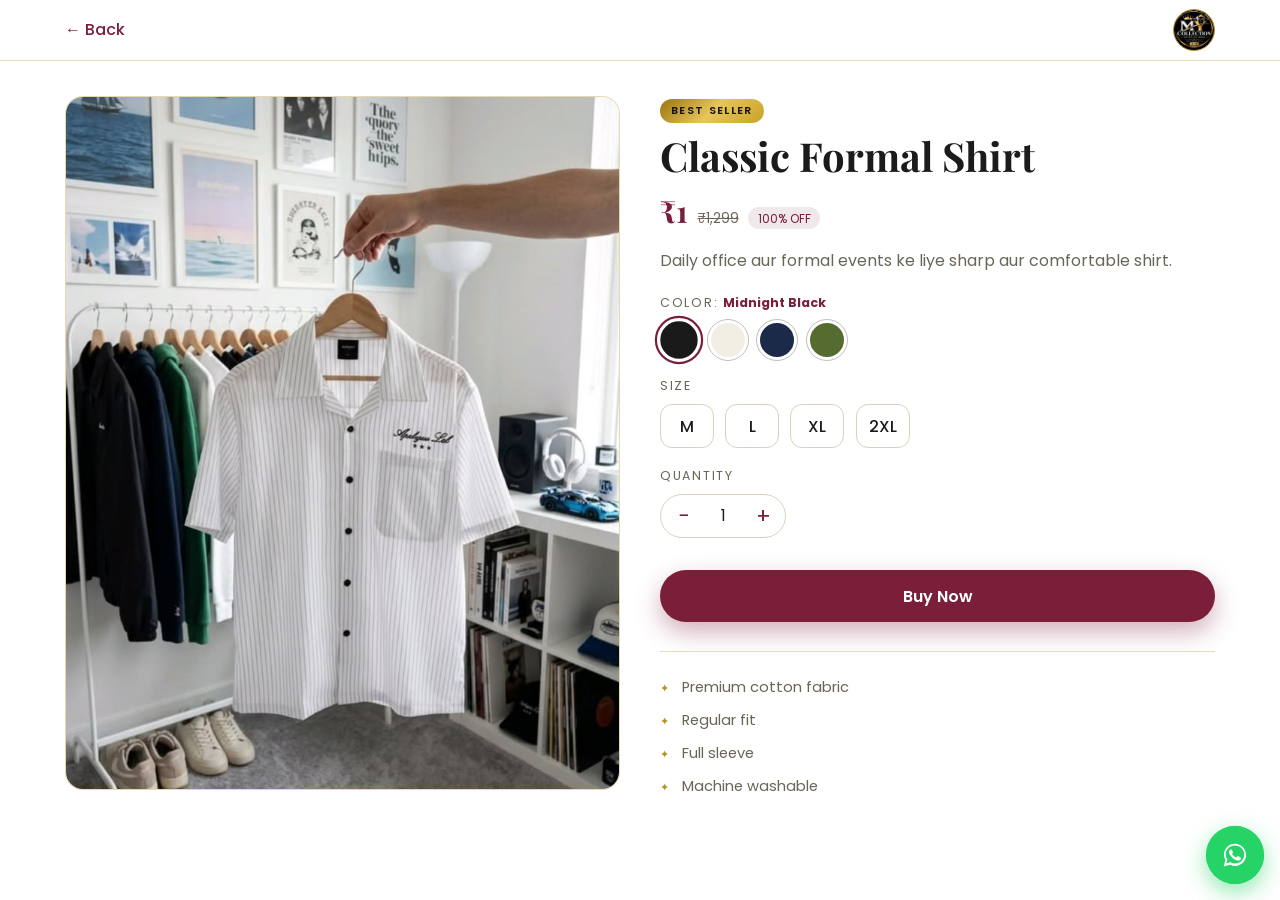
==== commit caf9b815: "updated code" ====
--- a/product.html
+++ b/product.html
@@ -5,7 +5,7 @@
   <meta name="viewport" content="width=device-width, initial-scale=1.0" />
   <title>Shirt Details | My Collection</title>
   <meta name="theme-color" content="#FFFFFF" />
-  <link rel="icon" href="logo.png" />
+  <link rel="icon" href="logo.jpg" />
   <link href="https://fonts.googleapis.com/css2?family=Playfair+Display:ital,wght@0,600;0,800;1,500&family=Poppins:wght@300;400;500;600&display=swap" rel="stylesheet" />
   <link rel="stylesheet" href="style.css" />
 </head>
@@ -13,7 +13,7 @@
   <header class="nav scrolled">
     <div class="container nav__inner">
       <a href="index.html" class="back">← Back</a>
-      <a href="index.html" class="brand"><img src="logo.png" alt="logo" /></a>
+      <a href="index.html" class="brand"><img src="logo.jpg" alt="logo" /></a>
     </div>
   </header>
 
--- a/style.css
+++ b/style.css
@@ -134,16 +134,26 @@
 }
 
 /* nav */
+/* nav */
 .nav {
   position: fixed;
   top: 0;
   left: 0;
   right: 0;
   z-index: 50;
-  padding: 0.7rem 0;
+  padding: 0.8rem 0;
+  background: transparent;
+  border-bottom: 1px solid transparent;
+  transition:
+    background 0.3s,
+    padding 0.3s,
+    border-color 0.3s;
+}
+.nav.scrolled {
   background: rgba(255, 255, 255, 0.92);
   backdrop-filter: blur(10px);
-  border-bottom: 1px solid var(--line);
+  border-bottom-color: var(--line);
+  padding: 0.55rem 0;
 }
 .nav__inner {
   display: flex;
@@ -161,6 +171,7 @@
   width: 42px;
   height: 42px;
   border-radius: 50%;
+  border: 1.5px solid var(--gold);
 }
 .brand b {
   color: var(--gold);
@@ -170,12 +181,44 @@
   font-weight: 500;
 }
 
+/* nav icons */
+.nav__icons {
+  display: flex;
+  align-items: center;
+  gap: 0.6rem;
+}
+.icon-btn {
+  width: 44px;
+  height: 44px;
+  border-radius: 50%;
+  display: grid;
+  place-items: center;
+  color: var(--wine);
+  background: rgba(255, 255, 255, 0.75);
+  border: 1px solid var(--line);
+  transition: 0.25s;
+}
+.icon-btn svg {
+  width: 22px;
+  height: 22px;
+}
+.icon-btn:hover:not(:disabled) {
+  background: var(--wine);
+  color: #fff;
+  transform: translateY(-2px);
+}
+.icon-btn:disabled {
+  opacity: 0.4;
+  cursor: not-allowed;
+}
+
 /* hero */
 .hero {
-  min-height: 100svh;
   display: flex;
   align-items: center;
-  padding: 5.5rem 0 3rem;
+  min-height: 88svh; /* pehle 100svh */
+  padding: 5rem 0 2.5rem; /* pehle 5.5rem 0 3rem */
+  overflow: hidden;
   background:
     radial-gradient(
       circle at 85% 20%,
@@ -190,40 +233,99 @@
   align-items: center;
   gap: 2rem;
 }
+.hero {
+  overflow: hidden;
+}
+
 .hero__visual {
   grid-column: 2;
   grid-row: 1;
   position: relative;
-  display: grid;
-  place-items: center;
-}
+  width: min(300px, 100%); /* pehle 360px, yaani lagbhag 17% chhota */
+  aspect-ratio: 1 / 1;
+  justify-self: center;
+  margin: 2rem auto; /* pehle 2.5rem */
+  animation: float 6s ease-in-out infinite;
+}
+
+/* sabse peeche: soft gold glow */
+.hero__visual::before {
+  content: "";
+  position: absolute;
+  inset: -28%;
+  border-radius: 50%;
+  background: radial-gradient(
+    circle,
+    rgba(230, 198, 90, 0.45),
+    rgba(230, 198, 90, 0) 65%
+  );
+  z-index: 0;
+}
+
+/* ghoomta hua dashed gold ring */
+.hero__visual::after {
+  content: "";
+  position: absolute;
+  inset: -17%;
+  border-radius: 50%;
+  border: 2px dashed rgba(184, 144, 31, 0.55);
+  animation: spin 40s linear infinite;
+  z-index: 0;
+}
+
+/* wine ring: logo ke bilkul concentric */
 .hero__blob {
   position: absolute;
-  width: 88%;
-  aspect-ratio: 1;
-  border-radius: 50%;
-  background: var(--wine);
-  transform: translate(8%, 6%);
-  opacity: 0.95;
-}
+  inset: -7%;
+  border-radius: 50%;
+  background: linear-gradient(135deg, #a32a4d, #7b1e3a 55%, #4d1124);
+  box-shadow:
+    0 0 0 4px #fff,
+    0 0 0 7px #e6c65a,
+    0 30px 60px rgba(31, 9, 18, 0.35);
+  z-index: 1;
+}
+
+/* logo: box ko poora bhare */
 .hero__logo {
   position: relative;
-  width: min(380px, 100%);
+  z-index: 2;
+  width: 100%;
+  height: 100%;
+  object-fit: cover;
   border-radius: 50%;
   border: 4px solid #fff;
-  box-shadow: 0 20px 60px rgba(31, 9, 18, 0.35);
+  box-shadow: 0 18px 40px rgba(0, 0, 0, 0.4);
+}
+
+@keyframes spin {
+  to {
+    transform: rotate(360deg);
+  }
+}
+@keyframes float {
+  50% {
+    transform: translateY(-10px);
+  }
+}
+
+@media (prefers-reduced-motion: reduce) {
+  .hero__visual,
+  .hero__visual::after {
+    animation: none;
+  }
 }
 .hero__text {
   grid-column: 1;
   grid-row: 1;
 }
 .hero h1 {
-  font-size: clamp(2.4rem, 8vw, 4.5rem);
+  font-size: clamp(2.2rem, 7vw, 4rem); /* pehle clamp(2.4rem, 8vw, 4.5rem) */
   font-weight: 800;
 }
 .sub {
   color: var(--muted);
-  margin: 1rem 0 1.8rem;
+  margin: 0.8rem 0 1.4rem; /* pehle 1rem 0 1.8rem */
   max-width: 460px;
 }
 .hero__cta {
@@ -373,6 +475,61 @@
 }
 
 /* testimonials */
+.review {
+  background: #fff;
+  border: 1px solid var(--line);
+  border-top: 4px solid var(--wine);
+  border-radius: var(--r);
+  box-shadow: var(--shadow);
+  overflow: hidden;
+  display: flex;
+  flex-direction: column;
+}
+.review__photo {
+  width: 100%;
+  aspect-ratio: 4 / 3;
+  object-fit: cover;
+}
+.review__body {
+  padding: 1.4rem 1.5rem 1.5rem;
+}
+.who {
+  flex-wrap: wrap;
+}
+.verified {
+  margin-left: auto;
+  font-size: 0.7rem;
+  color: #1f7a3d;
+  background: rgba(31, 122, 61, 0.1);
+  padding: 0.15rem 0.6rem;
+  border-radius: 50px;
+  white-space: nowrap;
+}
+.rating-sum {
+  display: inline-flex;
+  align-items: center;
+  gap: 0.6rem;
+  margin-top: 1rem;
+  padding: 0.45rem 1.1rem;
+  background: #fff;
+  border: 1px solid var(--line);
+  border-radius: 50px;
+  box-shadow: var(--shadow);
+}
+.rating-sum b {
+  font-family: "Playfair Display", serif;
+  font-size: 1.4rem;
+  color: var(--wine);
+}
+.rating-sum .stars {
+  margin: 0;
+  letter-spacing: 2px;
+}
+.rating-sum small {
+  color: var(--muted);
+}
+
+/* old code */
 .reviews {
   display: grid;
   grid-template-columns: repeat(auto-fit, minmax(260px, 1fr));
@@ -792,10 +949,14 @@
     grid-template-columns: 1fr;
     text-align: center;
   }
+  .hero {
+    min-height: auto; /* mobile par full screen nahi, taaki shirts jaldi dikhein */
+    padding: 4.6rem 0 2rem;
+  }
   .hero__visual {
     grid-column: 1;
-    width: min(270px, 68vw);
-    margin-inline: auto;
+    width: min(210px, 56vw); /* pehle 250px, yaani lagbhag 16% chhota */
+    margin: 1.6rem auto 2rem; /* pehle 2.2rem auto 2.6rem */
   }
   .hero__text {
     grid-column: 1;
